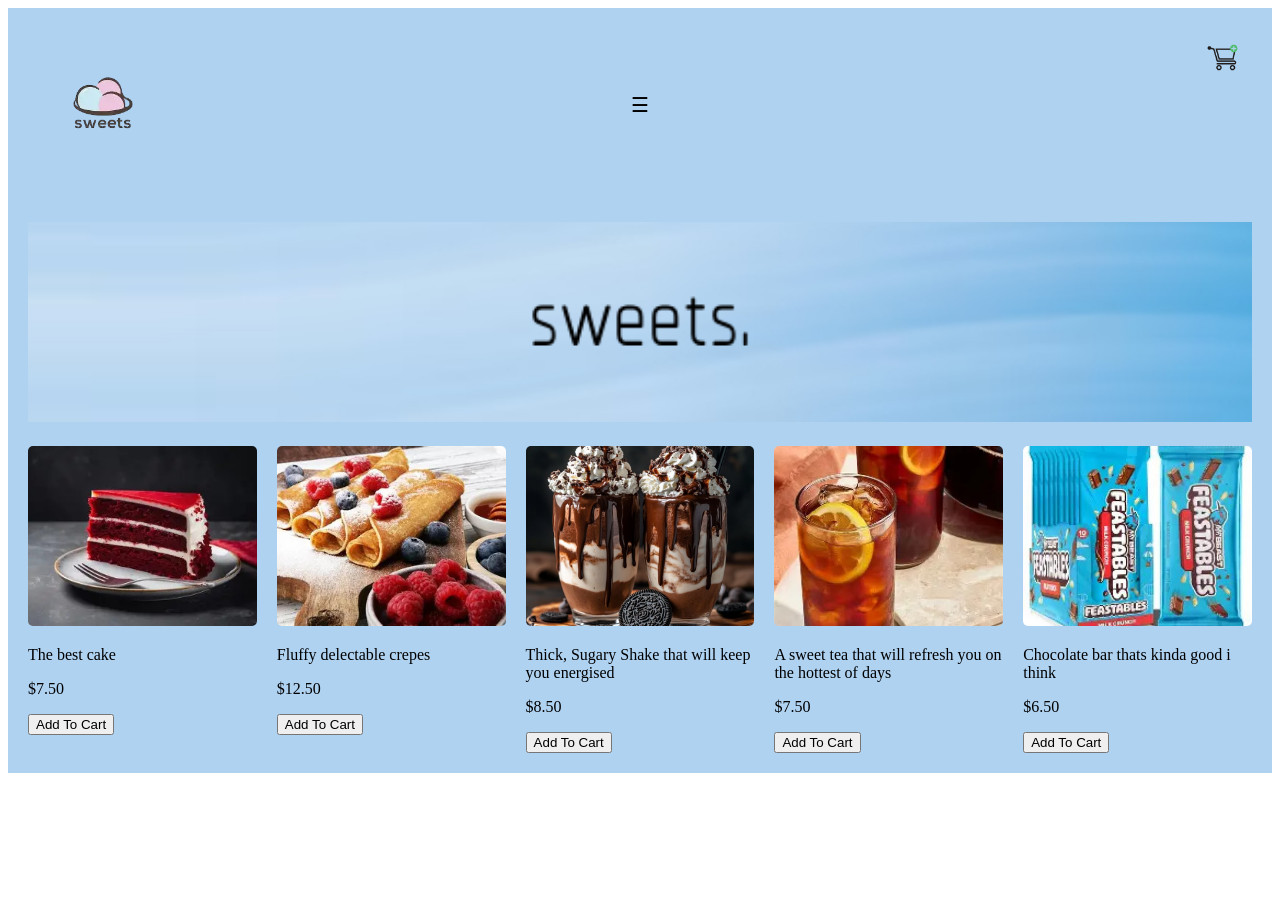
==== index.html @ dca055ce "Looking for bugs" ====
<!DOCTYPE html>
<html>
<head>
    <title>Home</title>
    <link rel="stylesheet" href="style.css">
    <link rel="icon" type="image/png" href="images/favicon.jpg">
</head>
<body>

<div class="navbar">
    
   <div class="mainlogo">
        
        <a href="index.html"><img src="images/sweets.png" alt="logo" width="150" height="150"></a>
   </div>
        <div class="cartnavbar">
        <a href="orderpage.html"><img src="images/realcart.png"></a>
        </div>
        <div class="dropdown">
        <button class="dropbtn">☰</button>
        <div class="dropdown-content">
        <a href="index.html">Home</a>
        <a href="orderpage.html">Cart</a>
        </div>
        </div>
    
</div>
<div class="container">
<div class="bigimage"><img src="images/sweets.jpg" alt="mainimage"></a></div>

<div class="products">
    <div class="product">
    <img src="images/cake.jpg">
    <p>The best cake </p>
    <p>$7.50</p>
    <button onclick="addToCart('Cake', 7.50)">Add To Cart</button>
    </div>

    <div class="product">
    <img src="images/crepes.jpg">
    <p>Fluffy delectable crepes</p>
    <p>$12.50</p>
    <button onclick="addToCart('Crepes', 12.50)">Add To Cart</button>
    </div>

    <div class="product">
    <img src="images/milkshake.jpg">
    <p>Thick, Sugary Shake that will keep you energised</p>
    <p>$8.50</p>
    <button onclick="addToCart('Milkshake', 8.50)">Add To Cart</button>
    </div>

    <div class="product">
    <img src="images/sweeticedtea.jpg">
    <p>A sweet tea that will refresh you on the hottest of days</p>
    <p>$7.50</p>
    <button onclick="addToCart('SweetIcedTea', 7.50)">Add To Cart</button>
    </div>

    <div class="product">
    <img src="images/feastables.jpg">
    <p>Chocolate bar thats kinda good i think</p>
    <p>$6.50</p>
    <button onclick="addToCart('Feastables', 6.50)">Add To Cart</button>
    </div>

</div>


</div>
<div id="JavaScriptOutput">
  </div>
<script src="index.js"></script>
</body>
</html>
---- style.css ----
/* Containers */

.container {
    display: grid;
    grid-template-rows: auto auto;
    gap: 20px;
    padding: 20px;
    background-color: #AFD2F1;
}

.navbar {
    display: grid;
    grid-template-columns: 1fr 1fr 1fr;
    align-items: center;
    padding: 20px;
    background-color: #AFD2F1;
}



/* Dropdown Stuff + some extra navbar stuff*/

.dropdown {
    position: relative;
    display: flex;
    justify-content: center;
    margin: 20px 0;
}

.dropbtn {
    background-color: #AFD2F1;
    color: black;
    font-size: 20px;
    padding: 10px 20px;
    border: none;
    cursor: pointer;
    border-radius: 5px;
}

.dropdown-content {
    display: none;
    position: absolute;
    top: 100%;
    left: 50%;
    transform: translateX(-50%);
    background-color: white;
    min-width: 150px;
    border: 1px solid #ccc;
    border-radius: 5px;
}

.dropdown-content a {
    display: block;
    padding: 12px;
    text-decoration: none;
    color: black;
    text-align: center;
}

.dropdown-content a:hover {
    background-color: #AFD2F1;
}

.dropdown:hover .dropdown-content {
    display: block;
}

.dropdown:hover .dropbtn {
    background-color: #9EC8EC;
}

.cartnavbar {
    position: absolute;
    top: 20px;
    right: 20px;
}

/* Image Code */

.cartnavbar img {
  width: 75px;
  height: 75px;
}

.bigimage {
  width: 100%;
}

.bigimage img {
  width: 100%;
  height: 200px;
  object-fit: cover;
}

/* Products */

.products {
display: grid;
grid-template-columns: repeat(5, 1fr);
gap: 20px;
}

.product img {
    width: 100%;
    height: 180px;
    object-fit: cover;
    border-radius: 5px;
}

/* Text */

.mainlogo {
    text-align: center;
    justify-self: start;
}
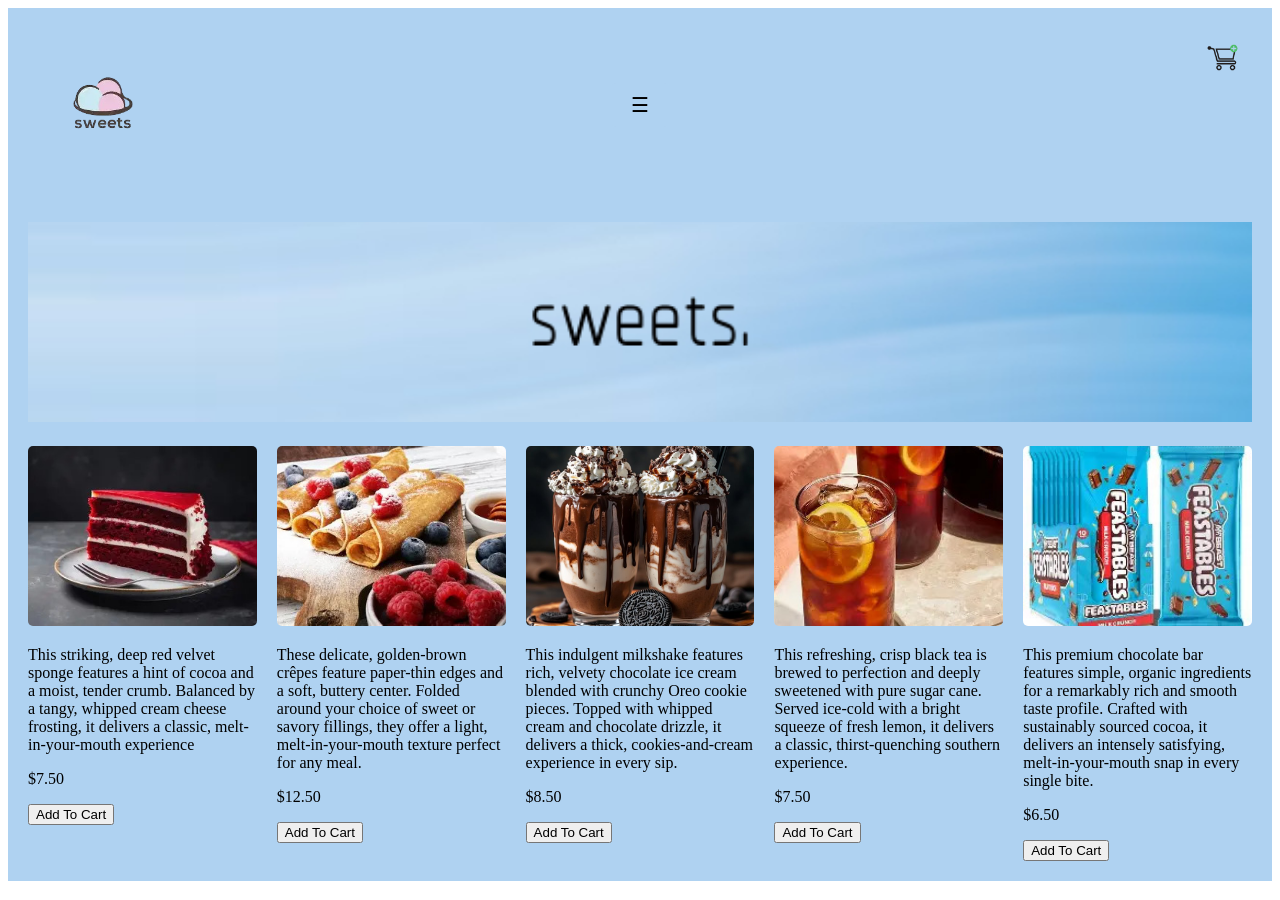
==== commit a4b1578d: "Added total order thing" ====
--- a/index.html
+++ b/index.html
@@ -21,6 +21,7 @@
         <div class="dropdown-content">
         <a href="index.html">Home</a>
         <a href="orderpage.html">Cart</a>
+        <a href="testpage.html">Test</a>
         </div>
         </div>
     
@@ -31,35 +32,35 @@
 <div class="products">
     <div class="product">
     <img src="images/cake.jpg">
-    <p>The best cake </p>
+    <p>This striking, deep red velvet sponge features a hint of cocoa and a moist, tender crumb. Balanced by a tangy, whipped cream cheese frosting, it delivers a classic, melt-in-your-mouth experience</p>
     <p>$7.50</p>
     <button onclick="addToCart('Cake', 7.50)">Add To Cart</button>
     </div>
 
     <div class="product">
     <img src="images/crepes.jpg">
-    <p>Fluffy delectable crepes</p>
+    <p>These delicate, golden-brown crêpes feature paper-thin edges and a soft, buttery center. Folded around your choice of sweet or savory fillings, they offer a light, melt-in-your-mouth texture perfect for any meal.</p>
     <p>$12.50</p>
     <button onclick="addToCart('Crepes', 12.50)">Add To Cart</button>
     </div>
 
     <div class="product">
     <img src="images/milkshake.jpg">
-    <p>Thick, Sugary Shake that will keep you energised</p>
+    <p>This indulgent milkshake features rich, velvety chocolate ice cream blended with crunchy Oreo cookie pieces. Topped with whipped cream and chocolate drizzle, it delivers a thick, cookies-and-cream experience in every sip.</p>
     <p>$8.50</p>
     <button onclick="addToCart('Milkshake', 8.50)">Add To Cart</button>
     </div>
 
     <div class="product">
     <img src="images/sweeticedtea.jpg">
-    <p>A sweet tea that will refresh you on the hottest of days</p>
+    <p>This refreshing, crisp black tea is brewed to perfection and deeply sweetened with pure sugar cane. Served ice-cold with a bright squeeze of fresh lemon, it delivers a classic, thirst-quenching southern experience.</p>
     <p>$7.50</p>
     <button onclick="addToCart('SweetIcedTea', 7.50)">Add To Cart</button>
     </div>
 
     <div class="product">
     <img src="images/feastables.jpg">
-    <p>Chocolate bar thats kinda good i think</p>
+    <p>This premium chocolate bar features simple, organic ingredients for a remarkably rich and smooth taste profile. Crafted with sustainably sourced cocoa, it delivers an intensely satisfying, melt-in-your-mouth snap in every single bite.</p>
     <p>$6.50</p>
     <button onclick="addToCart('Feastables', 6.50)">Add To Cart</button>
     </div>
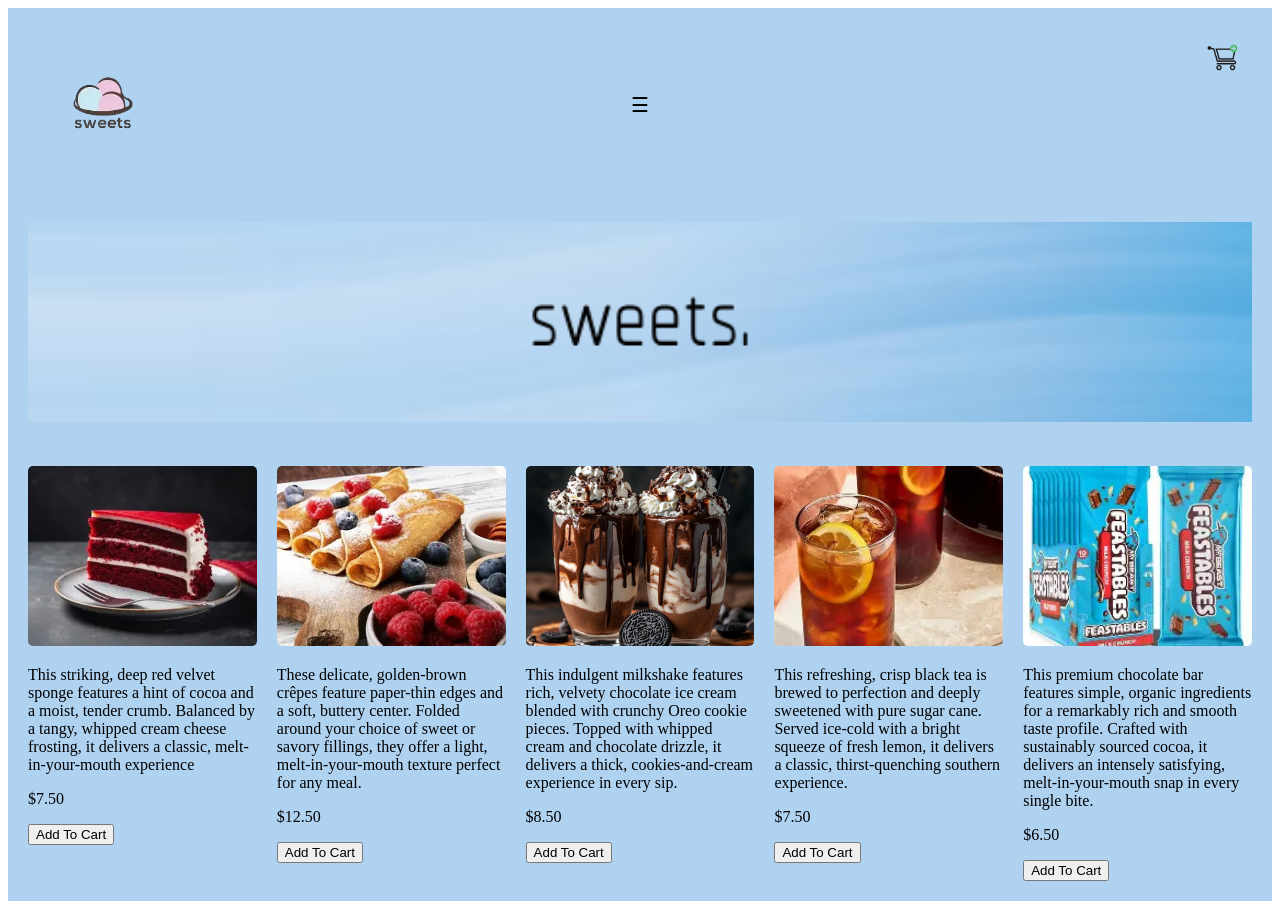
==== commit 4f800035: "Made some small changes" ====
--- a/index.html
+++ b/index.html
@@ -28,7 +28,8 @@
 </div>
 <div class="container">
 <div class="bigimage"><img src="images/sweets.jpg" alt="mainimage"></a></div>
-
+<div id="JavaScriptOutput">
+  </div>
 <div class="products">
     <div class="product">
     <img src="images/cake.jpg">
@@ -69,8 +70,7 @@
 
 
 </div>
-<div id="JavaScriptOutput">
-  </div>
+
 <script src="index.js"></script>
 </body>
 </html>
--- a/style.css
+++ b/style.css
@@ -115,3 +115,8 @@
 }
 
 
+button a {
+    color:black;
+    text-decoration: none;
+}
+
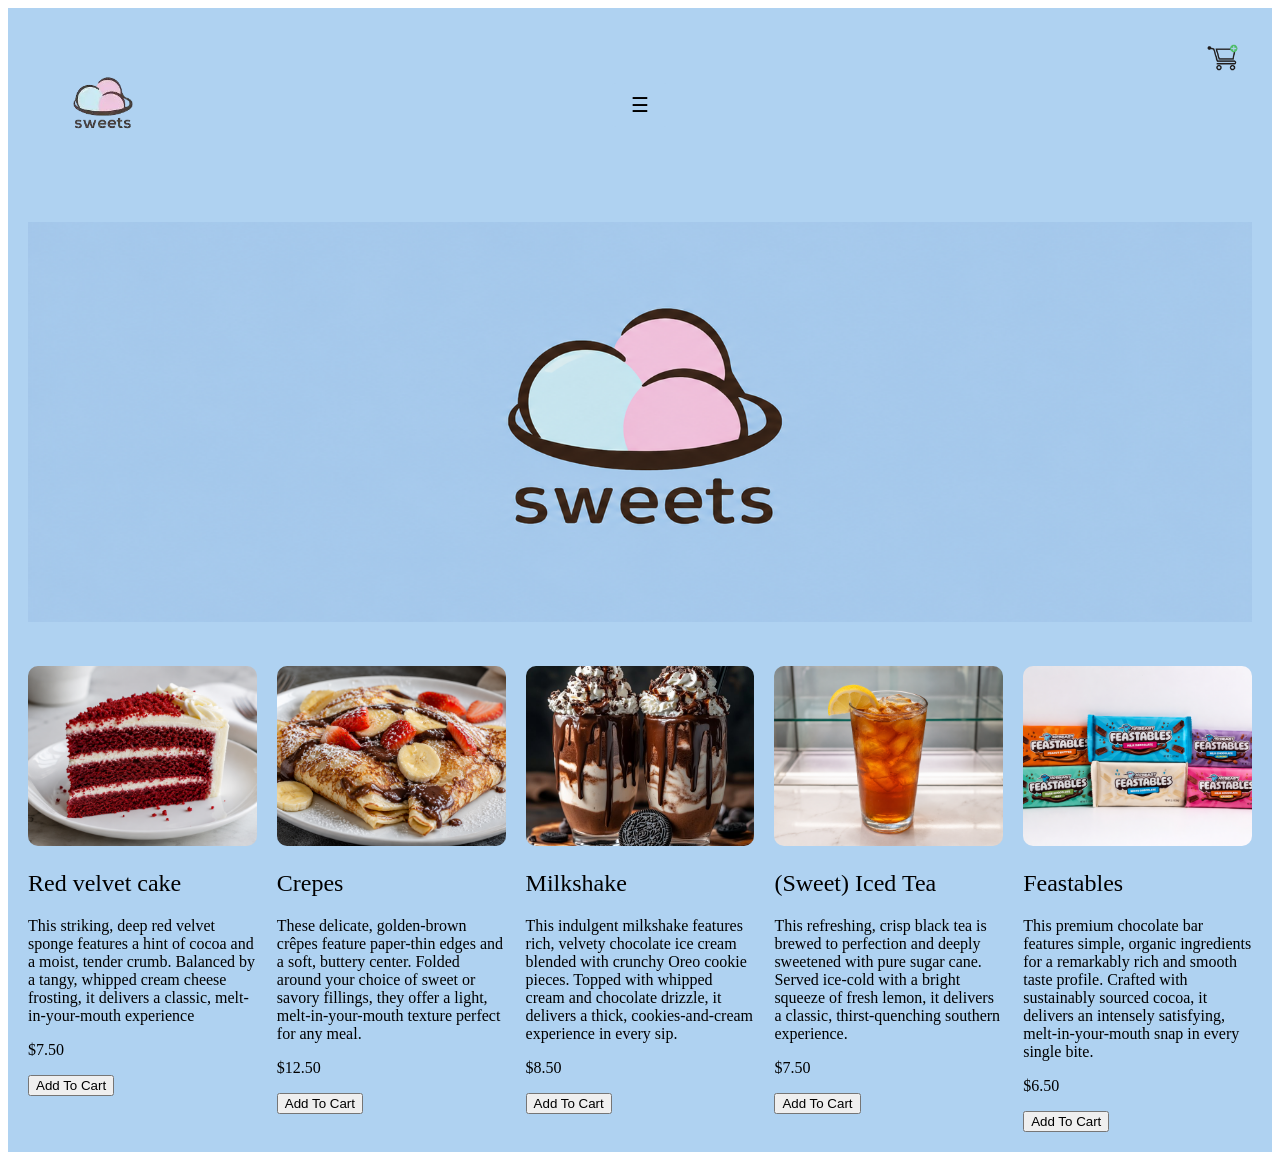
==== commit 8b346c38: "Tidied up some code and found high resolution photos" ====
--- a/index.html
+++ b/index.html
@@ -27,19 +27,21 @@
     
 </div>
 <div class="container">
-<div class="bigimage"><img src="images/sweets.jpg" alt="mainimage"></a></div>
+<div class="bigimage"><img src="images/logo.png" alt="mainimage"></a></div>
 <div id="JavaScriptOutput">
   </div>
 <div class="products">
     <div class="product">
-    <img src="images/cake.jpg">
+    <img src="images/redvelvetcakereal.png">
+    <h2>Red velvet cake</h2>
     <p>This striking, deep red velvet sponge features a hint of cocoa and a moist, tender crumb. Balanced by a tangy, whipped cream cheese frosting, it delivers a classic, melt-in-your-mouth experience</p>
     <p>$7.50</p>
     <button onclick="addToCart('Cake', 7.50)">Add To Cart</button>
     </div>
 
     <div class="product">
-    <img src="images/crepes.jpg">
+    <img src="images/crepesreal.png">
+    <h2>Crepes</h2>
     <p>These delicate, golden-brown crêpes feature paper-thin edges and a soft, buttery center. Folded around your choice of sweet or savory fillings, they offer a light, melt-in-your-mouth texture perfect for any meal.</p>
     <p>$12.50</p>
     <button onclick="addToCart('Crepes', 12.50)">Add To Cart</button>
@@ -47,20 +49,23 @@
 
     <div class="product">
     <img src="images/milkshake.jpg">
+    <h2>Milkshake</h2>
     <p>This indulgent milkshake features rich, velvety chocolate ice cream blended with crunchy Oreo cookie pieces. Topped with whipped cream and chocolate drizzle, it delivers a thick, cookies-and-cream experience in every sip.</p>
     <p>$8.50</p>
     <button onclick="addToCart('Milkshake', 8.50)">Add To Cart</button>
     </div>
 
     <div class="product">
-    <img src="images/sweeticedtea.jpg">
+    <img src="images/icedtea.png">
+    <h2>(Sweet) Iced Tea</h2>
     <p>This refreshing, crisp black tea is brewed to perfection and deeply sweetened with pure sugar cane. Served ice-cold with a bright squeeze of fresh lemon, it delivers a classic, thirst-quenching southern experience.</p>
     <p>$7.50</p>
     <button onclick="addToCart('SweetIcedTea', 7.50)">Add To Cart</button>
     </div>
 
     <div class="product">
-    <img src="images/feastables.jpg">
+    <img src="images/feastablesreal.png">
+    <h2>Feastables</h2>
     <p>This premium chocolate bar features simple, organic ingredients for a remarkably rich and smooth taste profile. Crafted with sustainably sourced cocoa, it delivers an intensely satisfying, melt-in-your-mouth snap in every single bite.</p>
     <p>$6.50</p>
     <button onclick="addToCart('Feastables', 6.50)">Add To Cart</button>
--- a/style.css
+++ b/style.css
@@ -24,7 +24,8 @@
     position: relative;
     display: flex;
     justify-content: center;
-    margin: 20px 0;
+    
+    background-color: #AFD2F1;
 }
 
 .dropbtn {
@@ -88,23 +89,23 @@
 
 .bigimage img {
   width: 100%;
-  height: 200px;
+  height: 400px;
   object-fit: cover;
 }
 
 /* Products */
 
 .products {
-display: grid;
-grid-template-columns: repeat(5, 1fr);
-gap: 20px;
+  display: grid;
+  grid-template-columns: repeat(5, 1fr);
+  gap: 20px;
 }
 
 .product img {
     width: 100%;
     height: 180px;
     object-fit: cover;
-    border-radius: 5px;
+    border-radius: 10px;
 }
 
 /* Text */
@@ -120,3 +121,6 @@
     text-decoration: none;
 }
 
+h2 {
+ font-weight: 100;
+}
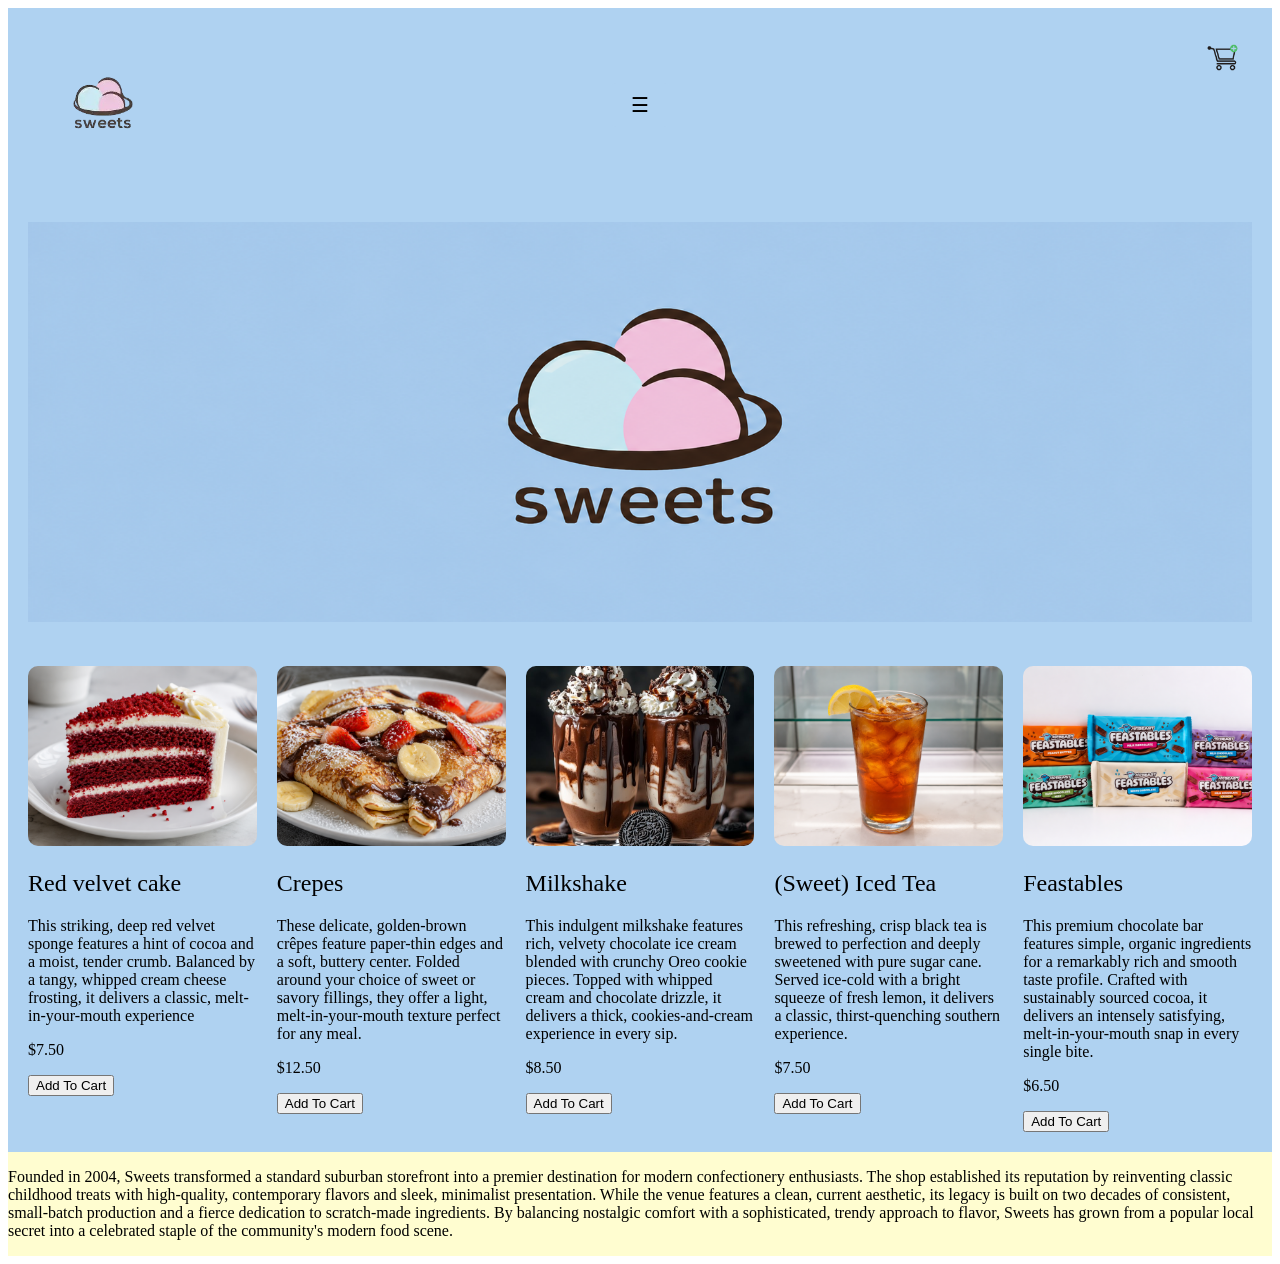
==== commit 076bad80: "Fixed up some pages" ====
--- a/index.html
+++ b/index.html
@@ -76,6 +76,12 @@
 
 </div>
 
+<div class="gallerycontainer">
+<div class=""></div>
+<p>Founded in 2004, Sweets transformed a standard suburban storefront into a premier destination for modern confectionery enthusiasts. The shop established its reputation by reinventing classic childhood treats with high-quality, contemporary flavors and sleek, minimalist presentation. While the venue features a clean, current aesthetic, its legacy is built on two decades of consistent, small-batch production and a fierce dedication to scratch-made ingredients. By balancing nostalgic comfort with a sophisticated, trendy approach to flavor, Sweets has grown from a popular local secret into a celebrated staple of the community's modern food scene.</p>
+
+</div>
+
 <script src="index.js"></script>
 </body>
 </html>
--- a/style.css
+++ b/style.css
@@ -6,6 +6,12 @@
     gap: 20px;
     padding: 20px;
     background-color: #AFD2F1;
+}
+
+.gallerycontainer {
+    display:grid;
+    grid-template-columns: 2/3fr 1/3fr;
+    background-color: #fffdd0;
 }
 
 .navbar {
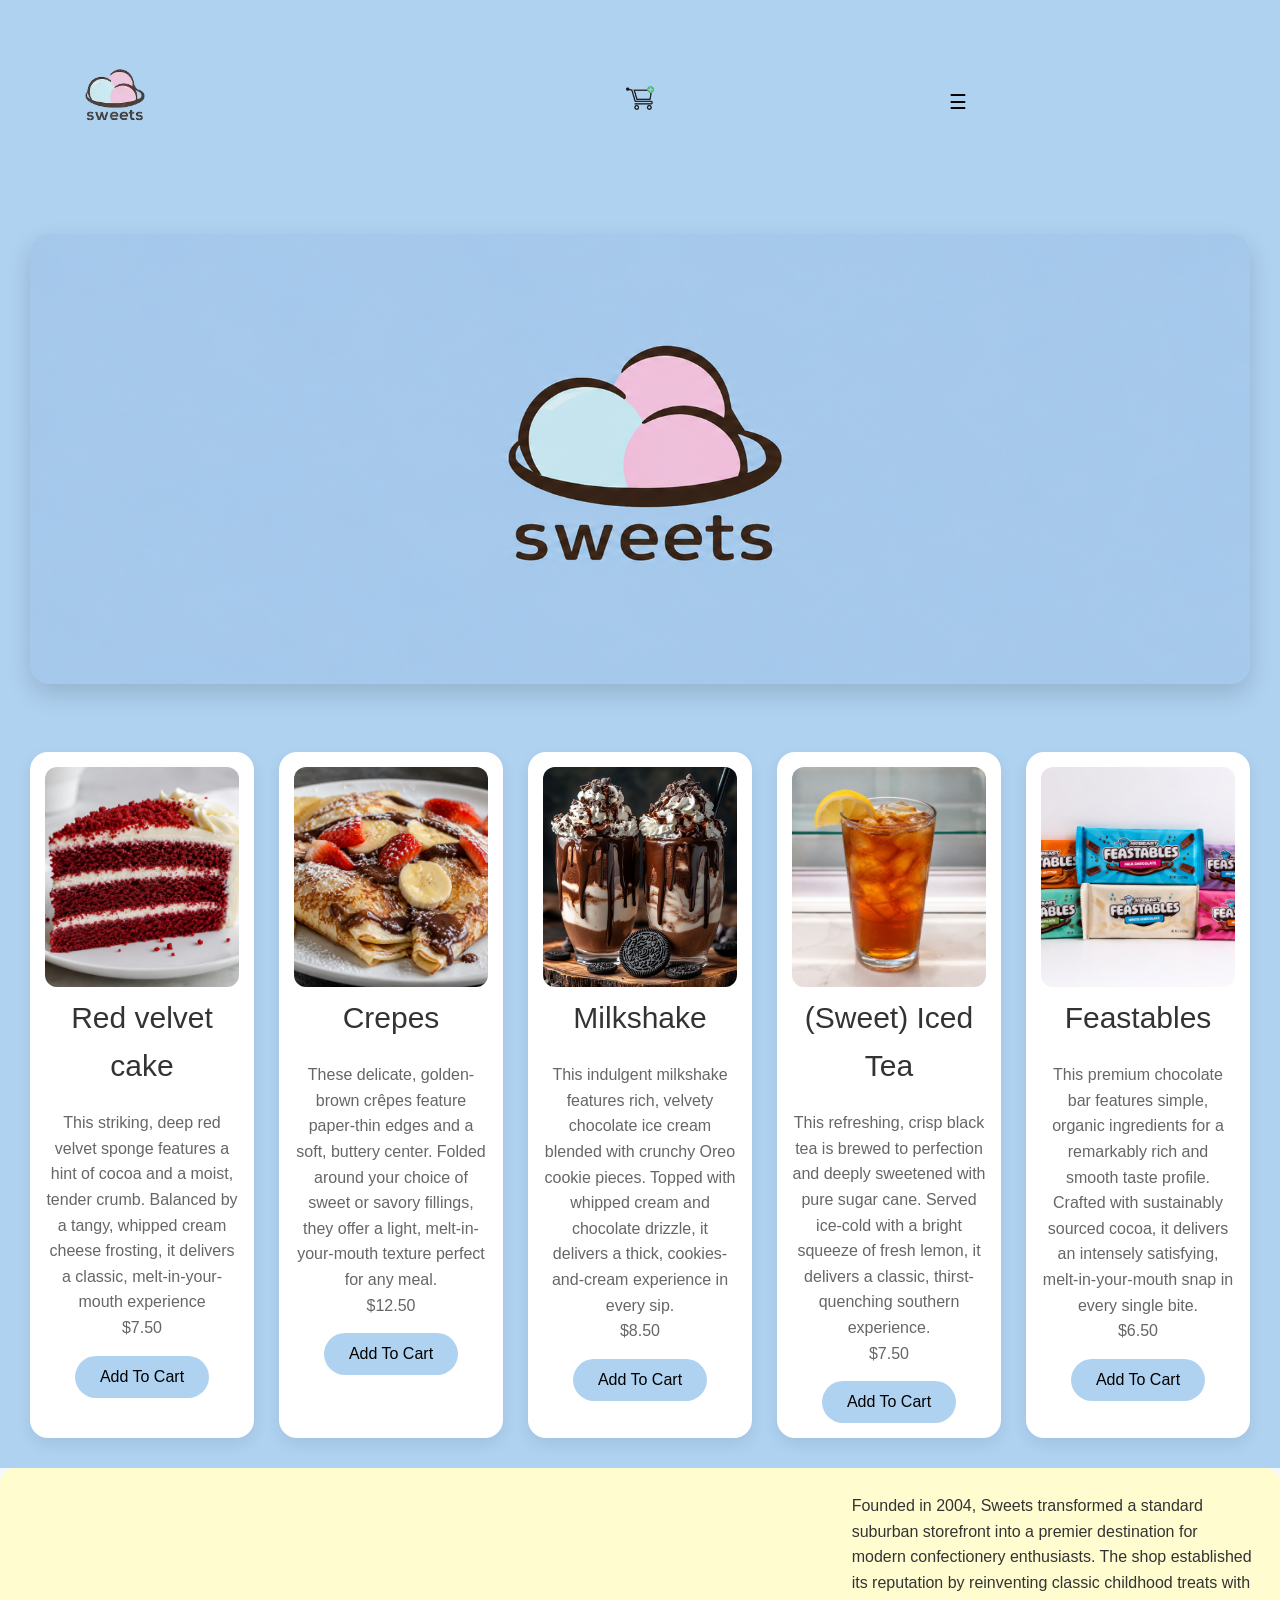
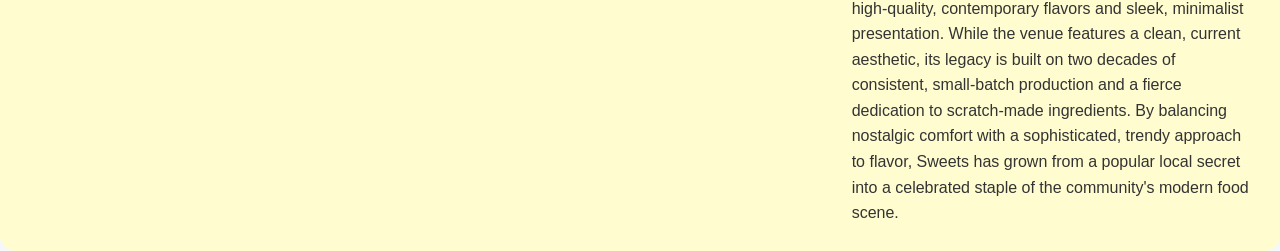
==== commit e4180b27: "Changed different css code" ====
--- a/index.html
+++ b/index.html
@@ -21,7 +21,6 @@
         <div class="dropdown-content">
         <a href="index.html">Home</a>
         <a href="orderpage.html">Cart</a>
-        <a href="testpage.html">Test</a>
         </div>
         </div>
     
@@ -75,6 +74,9 @@
 
 
 </div>
+<div class="secondcontainer">
+    
+</div>
 
 <div class="gallerycontainer">
 <div class=""></div>
--- a/style.css
+++ b/style.css
@@ -1,132 +1,251 @@
-/* Containers */
+/* ===========================
+   GENERAL
+=========================== */
+
+* {
+    margin: 0;
+    padding: 0;
+    box-sizing: border-box;
+}
+
+body {
+    font-family: Arial, Helvetica, sans-serif;
+    background: #f4f8fc;
+    color: #333;
+    line-height: 1.6;
+}
+
+/* ===========================
+   CONTAINERS
+=========================== */
 
 .container {
     display: grid;
-    grid-template-rows: auto auto;
+    gap: 30px;
+    padding: 30px;
+    background: #AFD2F1;
+}
+
+.secondcontainer {
+    display: grid;
     gap: 20px;
-    padding: 20px;
-    background-color: #AFD2F1;
 }
 
 .gallerycontainer {
-    display:grid;
-    grid-template-columns: 2/3fr 1/3fr;
-    background-color: #fffdd0;
-}
+    display: grid;
+    grid-template-columns: 2fr 1fr;
+    gap: 20px;
+    background: #fffdd0;
+    padding: 25px;
+    border-radius: 15px;
+}
+
+/* ===========================
+   NAVBAR
+=========================== */
 
 .navbar {
     display: grid;
-    grid-template-columns: 1fr 1fr 1fr;
+    grid-template-columns: 1fr auto 1fr;
     align-items: center;
-    padding: 20px;
-    background-color: #AFD2F1;
-}
-
-
-
-/* Dropdown Stuff + some extra navbar stuff*/
+    background: #AFD2F1;
+    padding: 20px 40px;
+    box-shadow: 0 3px 10px rgba(0,0,0,.1);
+}
+
+.mainlogo {
+    justify-self: start;
+    font-size: 30px;
+    font-weight: bold;
+}
+
+/* ===========================
+   DROPDOWN
+=========================== */
 
 .dropdown {
     position: relative;
     display: flex;
     justify-content: center;
-    
-    background-color: #AFD2F1;
 }
 
 .dropbtn {
-    background-color: #AFD2F1;
-    color: black;
+    background: transparent;
+    border: none;
     font-size: 20px;
-    padding: 10px 20px;
-    border: none;
+    padding: 12px 24px;
+    border-radius: 10px;
     cursor: pointer;
-    border-radius: 5px;
+    transition: .3s;
+}
+
+.dropbtn:hover {
+    background: white;
 }
 
 .dropdown-content {
     display: none;
     position: absolute;
-    top: 100%;
+    top: 110%;
     left: 50%;
     transform: translateX(-50%);
-    background-color: white;
-    min-width: 150px;
-    border: 1px solid #ccc;
-    border-radius: 5px;
+    background: white;
+    min-width: 180px;
+    border-radius: 12px;
+    overflow: hidden;
+    box-shadow: 0 8px 25px rgba(0,0,0,.15);
 }
 
 .dropdown-content a {
     display: block;
-    padding: 12px;
+    padding: 14px;
     text-decoration: none;
     color: black;
-    text-align: center;
+    transition: .3s;
 }
 
 .dropdown-content a:hover {
-    background-color: #AFD2F1;
+    background: #AFD2F1;
 }
 
 .dropdown:hover .dropdown-content {
     display: block;
 }
 
-.dropdown:hover .dropbtn {
-    background-color: #9EC8EC;
-}
+/* ===========================
+   CART
+=========================== */
 
 .cartnavbar {
-    position: absolute;
-    top: 20px;
-    right: 20px;
-}
-
-/* Image Code */
+    justify-self: end;
+}
 
 .cartnavbar img {
-  width: 75px;
-  height: 75px;
-}
-
-.bigimage {
-  width: 100%;
-}
+    width: 70px;
+    transition: .3s;
+}
+
+.cartnavbar img:hover {
+    transform: scale(1.1);
+}
+
+/* ===========================
+   HERO IMAGE
+=========================== */
 
 .bigimage img {
-  width: 100%;
-  height: 400px;
-  object-fit: cover;
-}
-
-/* Products */
+    width: 100%;
+    height: 450px;
+    object-fit: cover;
+    border-radius: 20px;
+    box-shadow: 0 10px 25px rgba(0,0,0,.15);
+}
+
+/* ===========================
+   PRODUCTS
+=========================== */
 
 .products {
-  display: grid;
-  grid-template-columns: repeat(5, 1fr);
-  gap: 20px;
+    display: grid;
+    grid-template-columns: repeat(auto-fit, minmax(220px,1fr));
+    gap: 25px;
+}
+
+.product {
+    background: white;
+    border-radius: 18px;
+    padding: 15px;
+    text-align: center;
+    box-shadow: 0 6px 15px rgba(0,0,0,.08);
+    transition: .3s;
+}
+
+.product:hover {
+    transform: translateY(-8px);
+    box-shadow: 0 12px 30px rgba(0,0,0,.15);
 }
 
 .product img {
     width: 100%;
-    height: 180px;
+    height: 220px;
     object-fit: cover;
-    border-radius: 10px;
-}
-
-/* Text */
-
-.mainlogo {
-    text-align: center;
-    justify-self: start;
-}
-
+    border-radius: 12px;
+}
+
+.product h3 {
+    margin: 15px 0 10px;
+}
+
+.product p {
+    color: #666;
+}
+
+.product button {
+    margin-top: 15px;
+    padding: 12px 25px;
+    border: none;
+    border-radius: 30px;
+    background: #AFD2F1;
+    cursor: pointer;
+    transition: .3s;
+    font-size: 16px;
+}
+
+.product button:hover {
+    background: #7EB8E8;
+    color: white;
+}
+
+/* ===========================
+   LINKS
+=========================== */
 
 button a {
-    color:black;
     text-decoration: none;
+    color: inherit;
+}
+
+/* ===========================
+   HEADINGS
+=========================== */
+
+h1 {
+    font-size: 42px;
+    margin-bottom: 15px;
 }
 
 h2 {
- font-weight: 100;
-}
+    font-size: 30px;
+    font-weight: 300;
+    margin-bottom: 20px;
+}
+
+h3 {
+    font-size: 22px;
+}
+
+/* ===========================
+   RESPONSIVE
+=========================== */
+
+@media (max-width: 900px) {
+
+    .navbar {
+        grid-template-columns: 1fr;
+        gap: 15px;
+        text-align: center;
+    }
+
+    .mainlogo,
+    .cartnavbar {
+        justify-self: center;
+    }
+
+    .gallerycontainer {
+        grid-template-columns: 1fr;
+    }
+
+    .bigimage img {
+        height: 300px;
+    }
+}
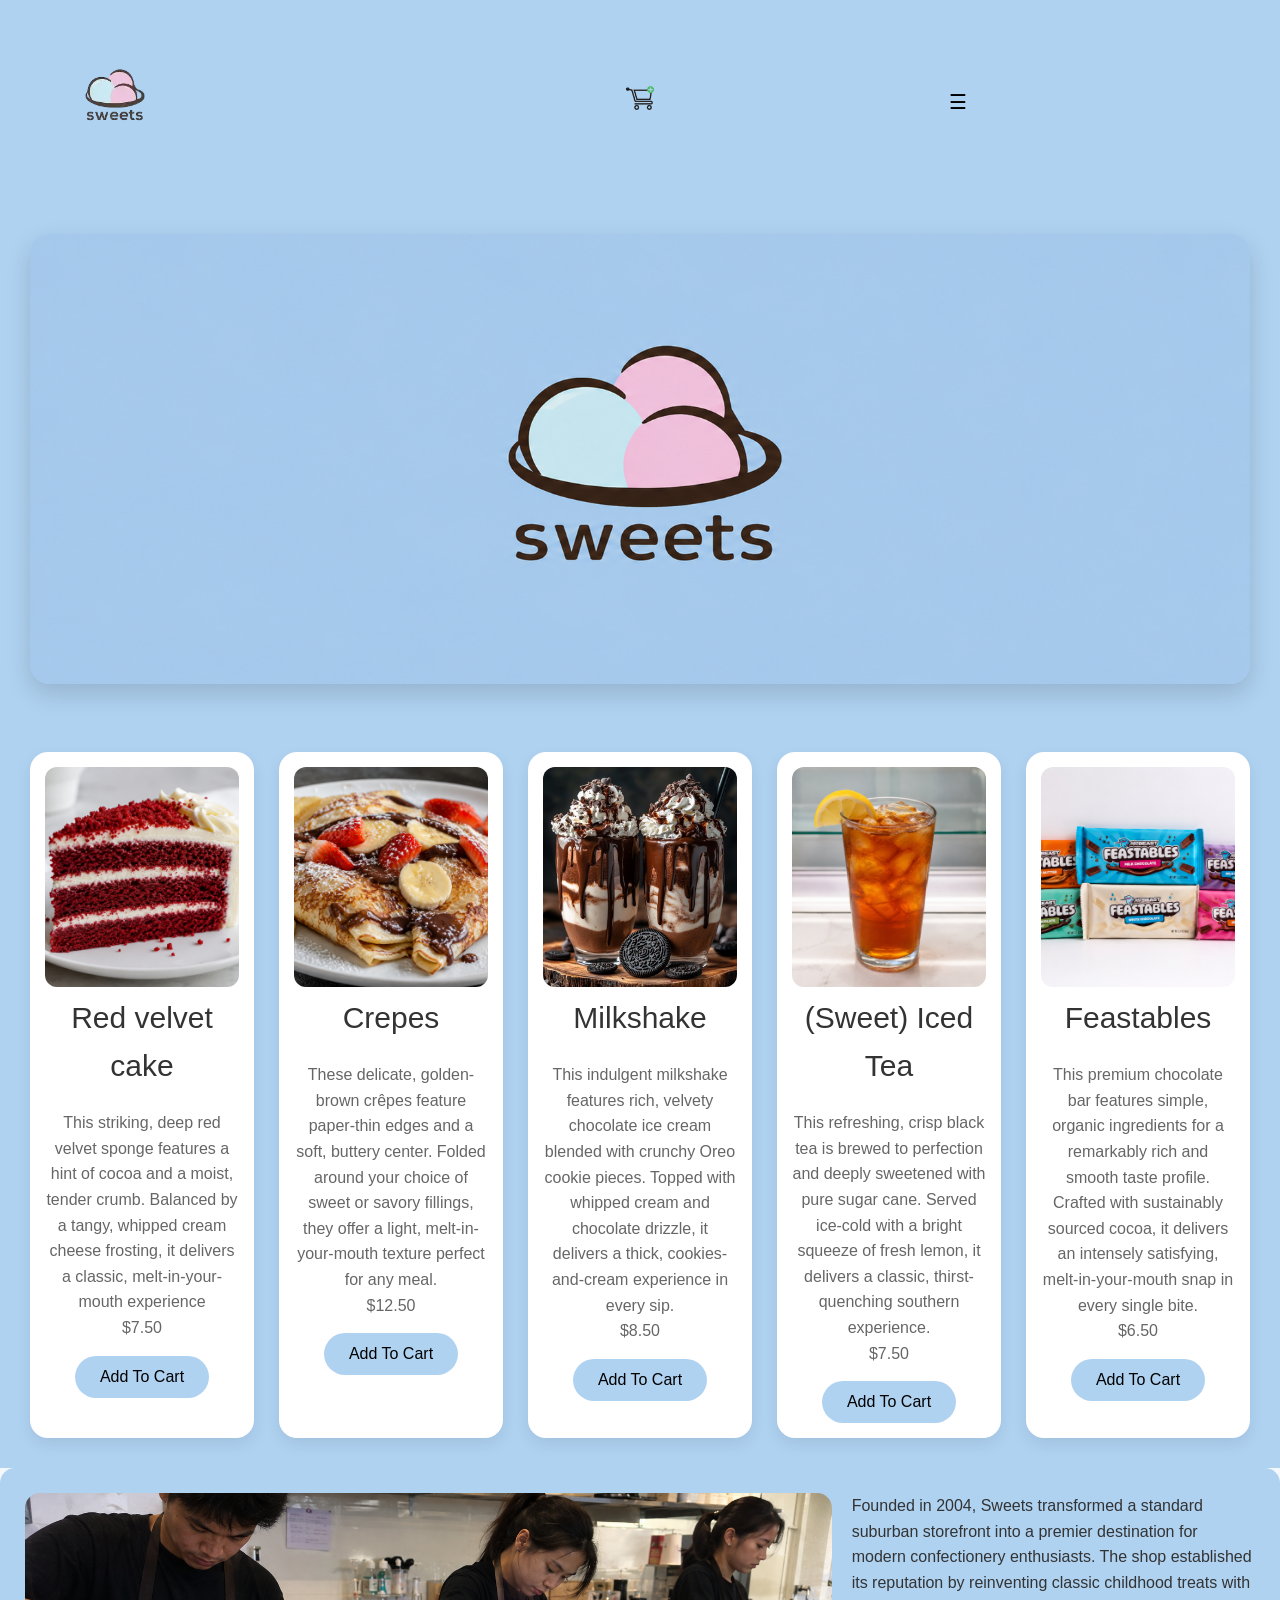
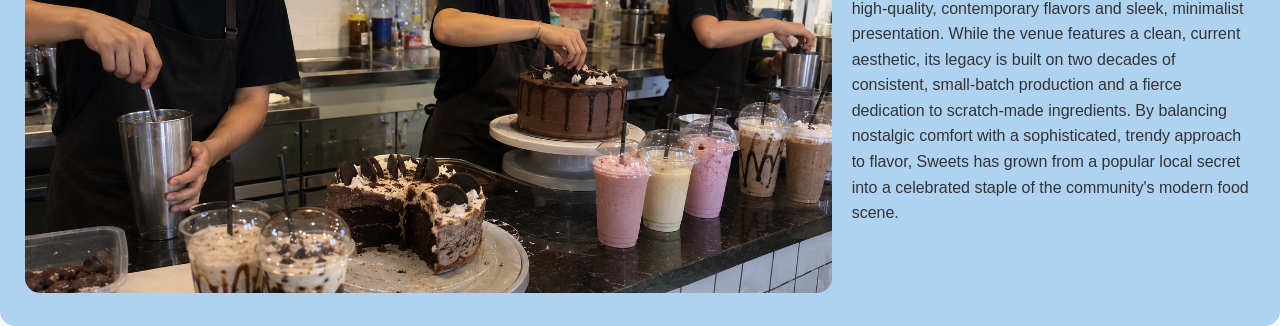
==== commit 36c164a7: "Cleaning up code" ====
--- a/index.html
+++ b/index.html
@@ -75,11 +75,13 @@
 
 </div>
 <div class="secondcontainer">
-    
+
 </div>
 
 <div class="gallerycontainer">
-<div class=""></div>
+    <div class="galleryimage">
+    <img src="images/workers.png" alt="galleryimage">
+    </div>
 <p>Founded in 2004, Sweets transformed a standard suburban storefront into a premier destination for modern confectionery enthusiasts. The shop established its reputation by reinventing classic childhood treats with high-quality, contemporary flavors and sleek, minimalist presentation. While the venue features a clean, current aesthetic, its legacy is built on two decades of consistent, small-batch production and a fierce dedication to scratch-made ingredients. By balancing nostalgic comfort with a sophisticated, trendy approach to flavor, Sweets has grown from a popular local secret into a celebrated staple of the community's modern food scene.</p>
 
 </div>
--- a/style.css
+++ b/style.css
@@ -1,6 +1,3 @@
-/* ===========================
-   GENERAL
-=========================== */
 
 * {
     margin: 0;
@@ -15,9 +12,7 @@
     line-height: 1.6;
 }
 
-/* ===========================
-   CONTAINERS
-=========================== */
+/* Container */
 
 .container {
     display: grid;
@@ -35,14 +30,12 @@
     display: grid;
     grid-template-columns: 2fr 1fr;
     gap: 20px;
-    background: #fffdd0;
+    background: #AFD2F1;
     padding: 25px;
     border-radius: 15px;
 }
 
-/* ===========================
-   NAVBAR
-=========================== */
+/* Navbar */
 
 .navbar {
     display: grid;
@@ -59,9 +52,7 @@
     font-weight: bold;
 }
 
-/* ===========================
-   DROPDOWN
-=========================== */
+/* Dropdown */
 
 .dropdown {
     position: relative;
@@ -112,9 +103,7 @@
     display: block;
 }
 
-/* ===========================
-   CART
-=========================== */
+/* Cart */
 
 .cartnavbar {
     justify-self: end;
@@ -129,9 +118,7 @@
     transform: scale(1.1);
 }
 
-/* ===========================
-   HERO IMAGE
-=========================== */
+/* Big image */
 
 .bigimage img {
     width: 100%;
@@ -141,9 +128,7 @@
     box-shadow: 0 10px 25px rgba(0,0,0,.15);
 }
 
-/* ===========================
-   PRODUCTS
-=========================== */
+/* Product */
 
 .products {
     display: grid;
@@ -196,18 +181,14 @@
     color: white;
 }
 
-/* ===========================
-   LINKS
-=========================== */
+/* Link colour */
 
 button a {
     text-decoration: none;
     color: inherit;
 }
 
-/* ===========================
-   HEADINGS
-=========================== */
+/* Heading */
 
 h1 {
     font-size: 42px;
@@ -224,9 +205,15 @@
     font-size: 22px;
 }
 
-/* ===========================
-   RESPONSIVE
-=========================== */
+/* Image */
+.galleryimage img {
+    width: 100%;
+    height: 400px;
+    object-fit: cover;
+    border-radius: 15px;
+}
+
+/* makes it responsive i guess */
 
 @media (max-width: 900px) {
 
@@ -236,8 +223,7 @@
         text-align: center;
     }
 
-    .mainlogo,
-    .cartnavbar {
+    .mainlogo, .cartnavbar {
         justify-self: center;
     }
 
